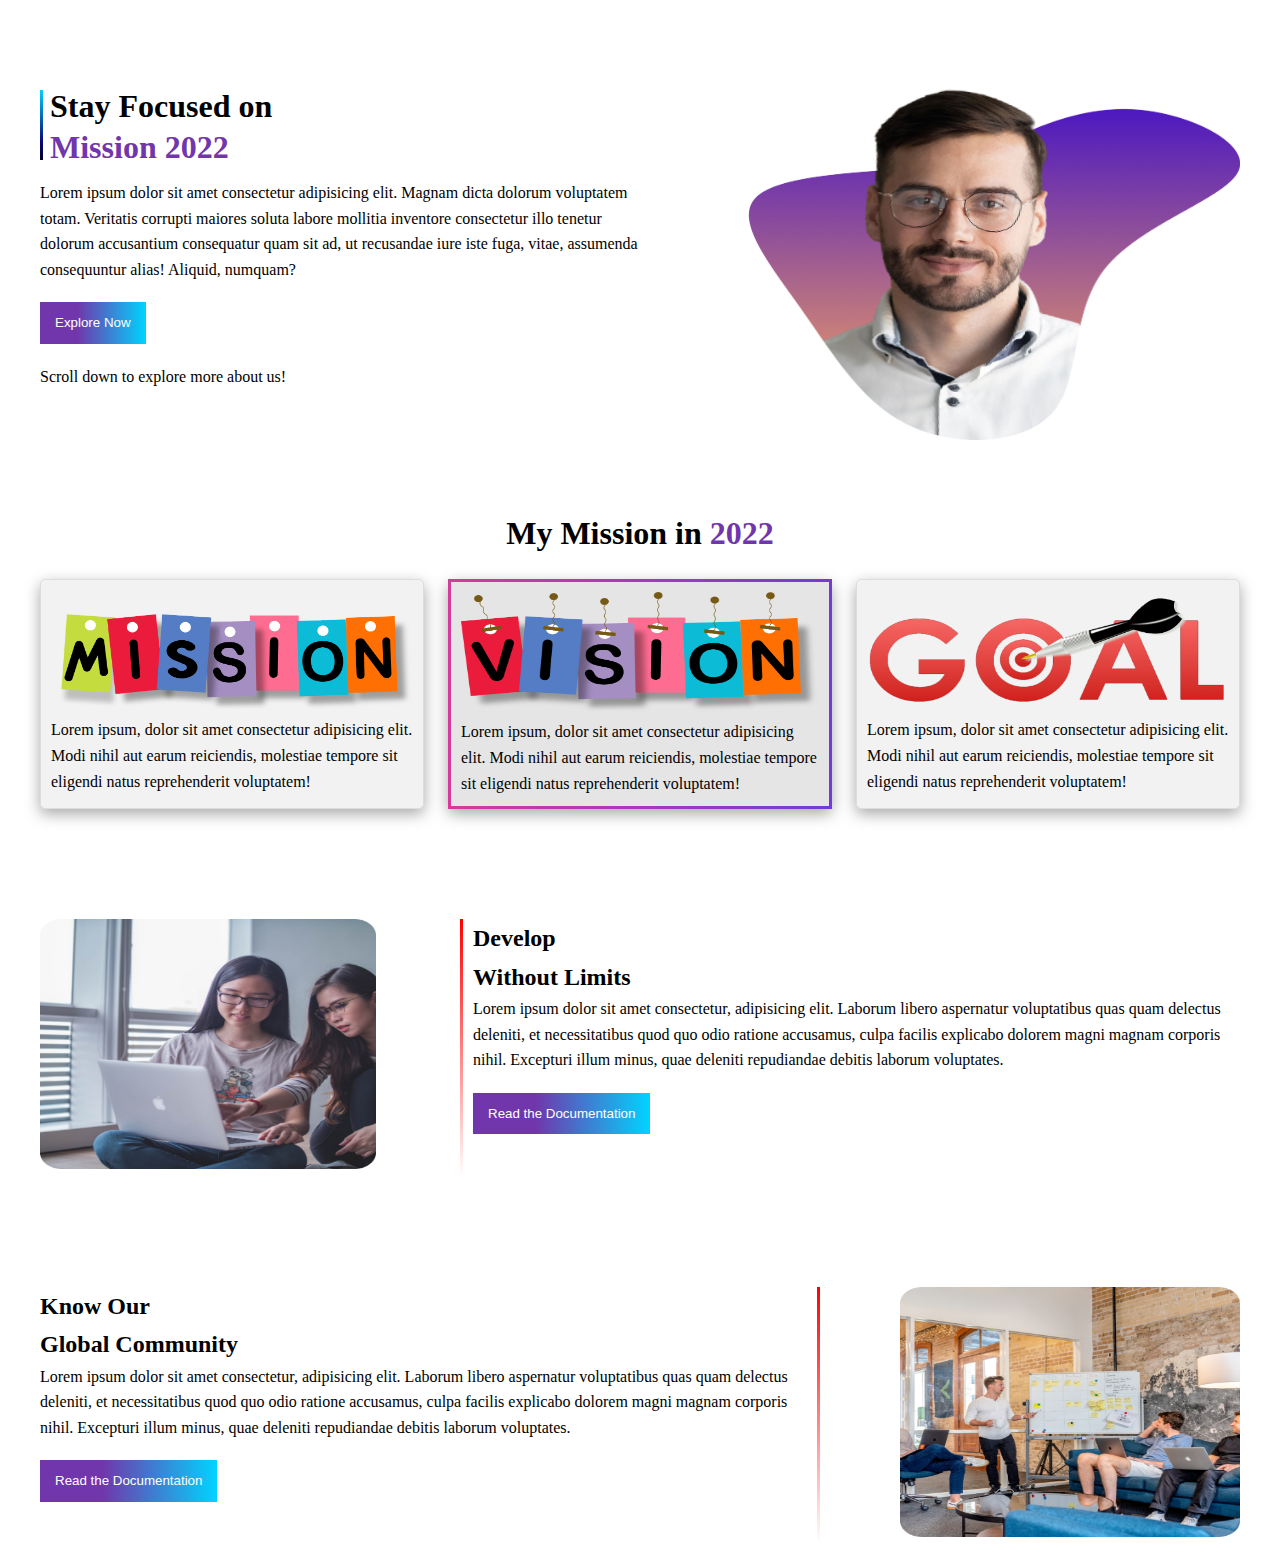
==== index.html @ 0d64c66c "first commit" ====
<!DOCTYPE html>
<html lang="en">
<head>
    <meta charset="UTF-8">
    <meta http-equiv="X-UA-Compatible" content="IE=edge">
    <meta name="viewport" content="width=device-width, initial-scale=1.0">
    <link rel="stylesheet" href="assets/stylesheets/reset.css" class="css">
    <link rel="stylesheet" href="assets/stylesheets/utilities.css" class="css">
    <link rel="stylesheet" href="assets/stylesheets/main.css" class="css">
    <title>.:: Arefin's Mission 2022 ::.</title>
</head>
<body>
    <!--Banner Starts-->
    <header class="container banner">
        <div id="top-banner-text" class="pt-50">
            <h1>Stay Focused on <span class="heading-text block">Mission 2022</span></h1>
            <p class="mt-20">
                Lorem ipsum dolor sit amet consectetur adipisicing elit. Magnam dicta dolorum voluptatem totam. Veritatis corrupti maiores soluta labore mollitia inventore consectetur illo tenetur dolorum accusantium consequatur quam sit ad, ut recusandae iure iste fuga, vitae, assumenda consequuntur alias! Aliquid, numquam?
            </p>
            <button class="btn mt-20 mb-20">Explore Now</button>
            
            <p>Scroll down to explore more about us!</p>
        </div>
        <div id="top-banner-image">
            <img src="assets/images/adnan-arefin.png" alt="Adnan-Arefin">
        </div>
    </header>
    <!--Banner Ends-->

    <!--My mission Starts-->

    <section class="container">
        <h1 class="center-text mb-20">My Mission in <span class="heading-text">2022</span></h1>
        <div class="my-mission">
            <div class="mission">
                <img src="assets/images/mission.png" alt="">
                <p>Lorem ipsum, dolor sit amet consectetur adipisicing elit. Modi nihil aut earum reiciendis, molestiae tempore sit eligendi natus reprehenderit voluptatem!</p>
            </div>
            <div class="vision">
                <img src="assets/images/vision.png" alt="">
                <p>Lorem ipsum, dolor sit amet consectetur adipisicing elit. Modi nihil aut earum reiciendis, molestiae tempore sit eligendi natus reprehenderit voluptatem!</p>
            </div>
            <div class="goals">
                <img src="assets/images/goal.png" alt="">
                <p>Lorem ipsum, dolor sit amet consectetur adipisicing elit. Modi nihil aut earum reiciendis, molestiae tempore sit eligendi natus reprehenderit voluptatem!</p>
            </div>
        </div>
    </section>
    <!--My mission Ends-->

    <!--Develop Starts-->
    <section class="develop container mt-50">
        <div class="develop-image">
            <img src="assets/images/coding.png" alt="">
        </div>
        <div class="develop-text">
            <h2>Develop<br> Without Limits</h2>
            <p>Lorem ipsum dolor sit amet consectetur, adipisicing elit. Laborum libero aspernatur voluptatibus quas quam delectus deleniti, et necessitatibus quod quo odio ratione accusamus, culpa facilis explicabo dolorem magni magnam corporis nihil. Excepturi illum minus, quae deleniti repudiandae debitis laborum voluptates.</p>
            <button class="btn mt-20">Read the Documentation</button>
        </div>
    </section>
    <!--Develop Ends-->

    <!--Community Starts-->
     <section class="community container mt-50">
        <div class="community-text">
            <h2>Know Our<br> Global Community</h2>
            <p>Lorem ipsum dolor sit amet consectetur, adipisicing elit. Laborum libero aspernatur voluptatibus quas quam delectus deleniti, et necessitatibus quod quo odio ratione accusamus, culpa facilis explicabo dolorem magni magnam corporis nihil. Excepturi illum minus, quae deleniti repudiandae debitis laborum voluptates.</p>
            <button class="btn mt-20">Read the Documentation</button>
        </div>
        <div class="community-image">
            <img src="assets/images/project.png" alt="">
        </div>
    </section>
    <!--Community Ends-->

</body>
</html>
---- assets/stylesheets/utilities.css ----
.container{ padding: 40px 40px 20px}
.heading-text { color: #7136ab	;}
.block { display: block;}
.mt-20 {margin-top: 20px;}
.mb-20 { margin-bottom: 20px;}
.pt-50 {padding-top: 50px;}
.mt-50 { margin-top: 50px;}
.center-text { text-align: center;}
.btn {
    background: rgb(113,54,171);
    background: linear-gradient(90deg, rgba(113,54,171,1) 35%, rgba(0,212,255,1) 100%);    
    color: #fff;
    padding: 10px 15px 10px;
    border: 0px;

}
---- assets/stylesheets/main.css ----
/* Banner Head Starts */
.banner{
    display: flex;
}
#top-banner-text{
    width: 50%;
}
#top-banner-text h1{
    line-height: 1em;
    border-left: 3px solid;
    border-image-source : linear-gradient(0deg, rgba(2,0,36,1) 0%, rgba(9,9,121,1) 27%, rgba(0,212,255,1) 100%);
    border-image-slice : 1;
    height: 70px;
    padding-left: 7px;
    
}
#top-banner-image{
    width: 50%;
    padding-left: 100px;
    
    
}
#top-banner-image img{
    width: 100%;
    height: 400px;
    
    
}
/* Mission/Vision/Goal Starts*/
.my-mission{ 
    display: flex;
    justify-content: space-between;
}

.mission {
    width: 32%;
    background-color: #f2f2f2;
    border: 1px solid #ddd;
    border-radius: 5px;
    padding: 10px;
    box-shadow: rgb(0 0 0 / 35%) 0px 5px 15px;
}

.vision {
    width: 32%;
    background-color: #e5e5e5;
    border: 10px solid;
    border-image-slice: 1;
    border-width: 3px;
    border-image-source: linear-gradient(to left, #743ad5, #d53a9d);
    border-radius: 5px;
    padding: 10px;
    box-shadow: rgb(0 0 0 / 35%) 0px 5px 15px;
}
.goals {
    width: 32%;
    background-color: #f2f2f2;
    border: 1px solid #ddd;
    border-radius: 5px;
    padding: 10px;
    box-shadow: rgb(0 0 0 / 35%) 0px 5px 15px;
}
.mission img{
    width: 100%;
    height: 120px;
}
.vision img {
    width: 100%;
    height: 120px;
}
.goals img{
    width: 100%;
    height: 120px;
}
/* Develop Starts*/
.develop {
    display: flex;
}
.develop img{
    width: 80%;
    height: 250px;
}
.develop-image{
    width: 35%;
}
.develop-text{
    
    width: 65%;
    border-left-width: 3px;
    border-left-style: solid;
    padding-left: 10px;
    border-image: linear-gradient(
        to bottom, 
        red, 
        rgba(0, 0, 0, 0)) 1 100%;
}
/* Community Starts*/
.community {
    display: flex;
}
.community img{
    width: 100%;
    height: 250px;
}
.community-image{
    width: 35%;
    padding-left: 80px;
    
}
.community-text{
    padding-right:10px; 
    width: 65%;
    border-right-width: 3px;
    border-right-style: solid;
    border-image: linear-gradient(
        to bottom, 
        red, 
        rgba(0, 0, 0, 0)) 1 100%;
}
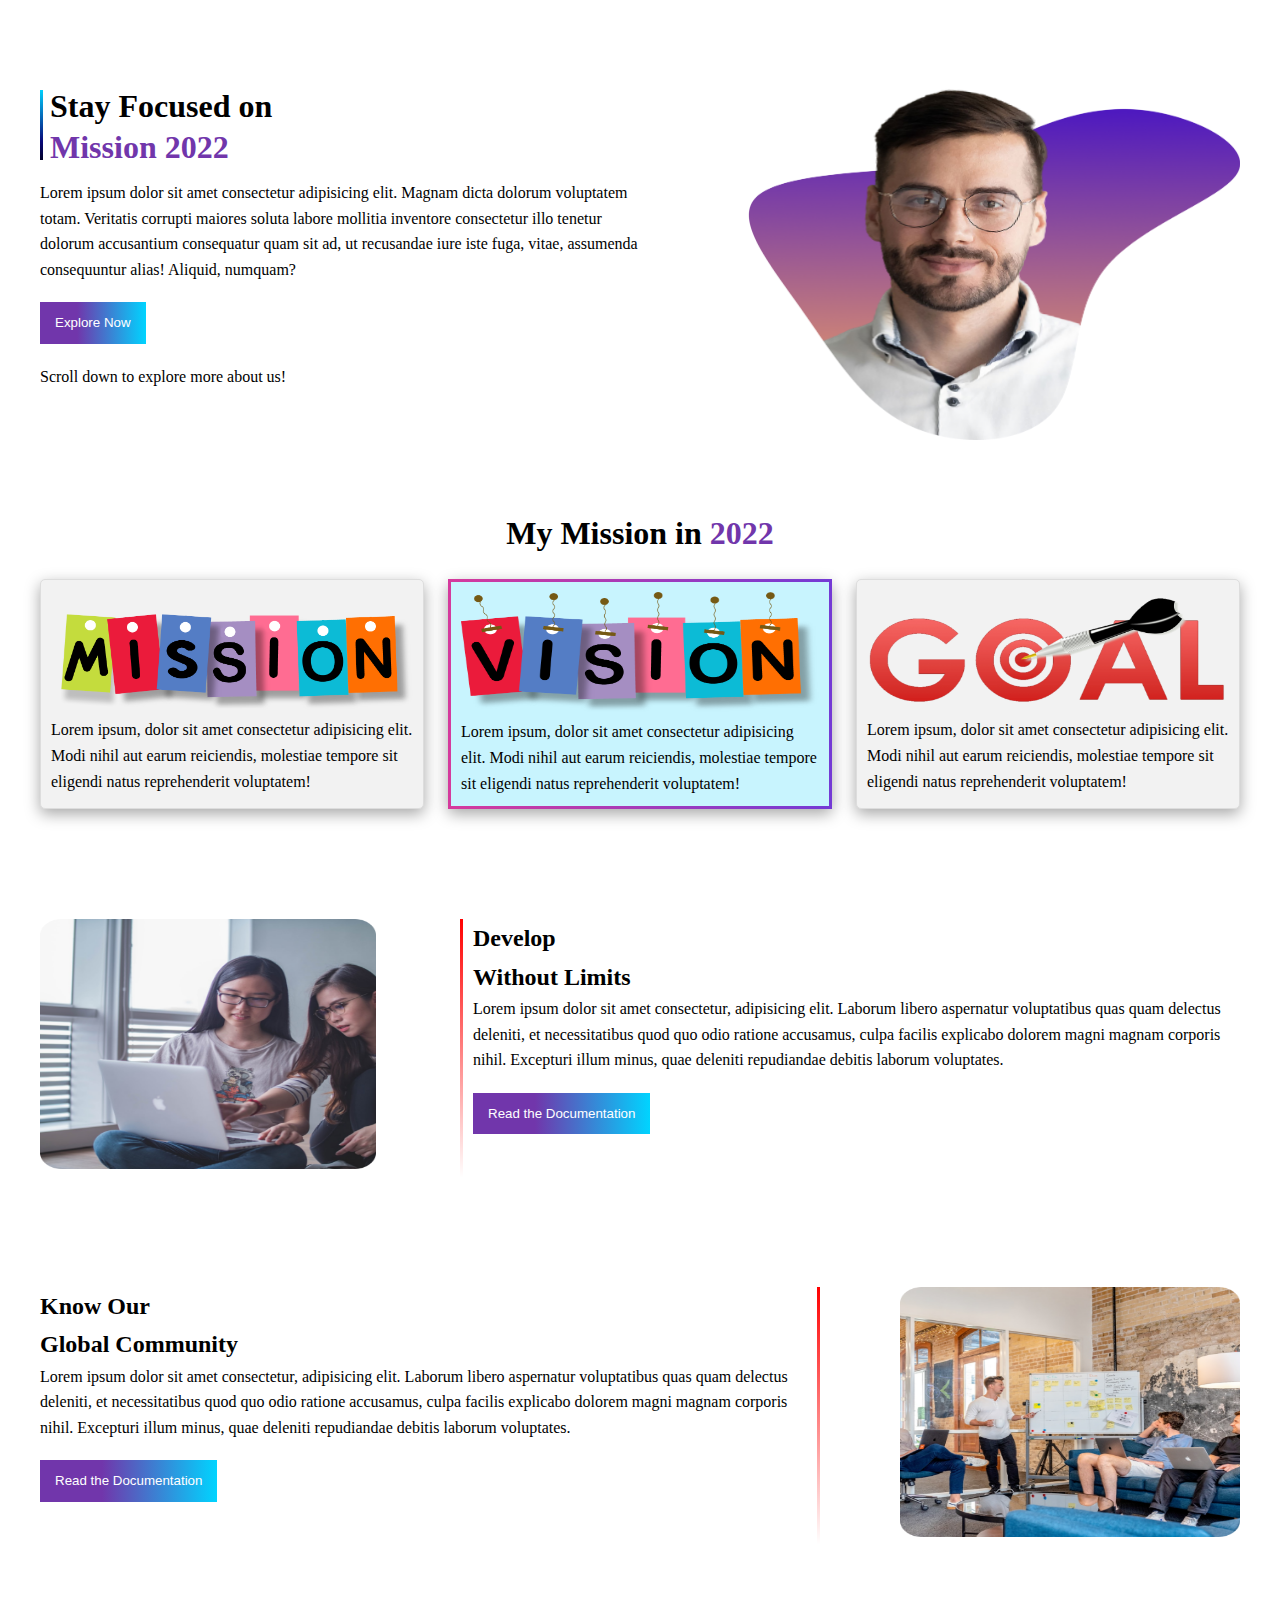
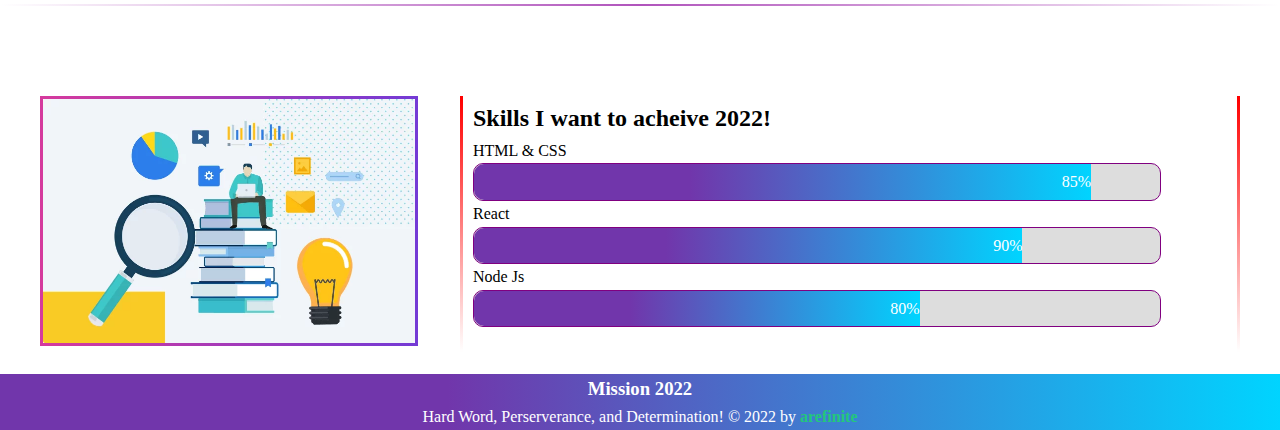
==== commit add80aaf: "second commit" ====
--- a/index.html
+++ b/index.html
@@ -73,6 +73,39 @@
         </div>
     </section>
     <!--Community Ends-->
+    <hr class="style">
+    <!--skills Starts-->
+    <section class="skills container mt-50">
+        <div class="skills-image">
+            <img src="assets/images/skills.png" alt="">
+        </div>
+        <div class="skills-text">
+            <h2>Skills I want to acheive 2022! </h2>
+            <p>HTML & CSS</p>
+            <div class="skill-set">
+            <div class="skills-item html-css">85%</div>
+            </div>
 
+            <p>React</p>
+            <div class="skill-set">
+            <div class="skills-item react">90%</div>
+            </div>
+
+            <p>Node Js</p>
+            <div class="skill-set">
+            <div class="skills-item nodejs">80%</div>
+            </div>
+
+        </div>
+    </section>
+    <!--Skills Ends-->
+
+    <!--Footer Starts-->
+        <footer class="footer">
+            <h3>Mission 2022</h3>
+            <p>Hard Word, Perserverance, and Determination! &copy; 2022 by <a href="https://www.fb.com/arefinite" target="_blank"><strong>arefinite</strong></a></p>
+            
+        </footer>
+    <!--Footer Ends-->
 </body>
 </html>--- a/assets/stylesheets/utilities.css
+++ b/assets/stylesheets/utilities.css
@@ -6,6 +6,7 @@
 .pt-50 {padding-top: 50px;}
 .mt-50 { margin-top: 50px;}
 .center-text { text-align: center;}
+a { text-decoration: none; color: #23c77c}
 .btn {
     background: rgb(113,54,171);
     background: linear-gradient(90deg, rgba(113,54,171,1) 35%, rgba(0,212,255,1) 100%);    
@@ -13,4 +14,10 @@
     padding: 10px 15px 10px;
     border: 0px;
 
-}+}
+hr.style {
+    margin-top: 40px;
+    border: 0;
+    height: 2px;
+    background-image: linear-gradient( to right, rgb(135 20 20 / 0%), rgb(150 26 165 / 75%), rgb(0 0 0 / 0%) );
+    }--- a/assets/stylesheets/main.css
+++ b/assets/stylesheets/main.css
@@ -43,7 +43,7 @@
 
 .vision {
     width: 32%;
-    background-color: #e5e5e5;
+    background-color: #04cefc38;
     border: 10px solid;
     border-image-slice: 1;
     border-width: 3px;
@@ -116,4 +116,74 @@
         to bottom, 
         red, 
         rgba(0, 0, 0, 0)) 1 100%;
-}+}
+/* Skills Starts*/
+.skills {
+    display: flex;
+}
+.skills img{
+    width: 90%;
+    height: 250px;
+    border: 10px solid;
+    border-image-slice: 1;
+    border-width: 3px;
+    border-image-source: linear-gradient(to left, #743ad5, #d53a9d);
+    border-radius: 5px;
+}
+.skills-image{
+    width: 35%;
+}
+.skills-text{
+    
+    width: 65%;
+    border-width: 3px;
+    border-style: solid;
+    padding-left: 10px;
+    border-image: linear-gradient(
+        to bottom, 
+        red, 
+        rgba(0, 0, 0, 0)) 1 100%;
+}
+.skill-set {
+    width: 90%; 
+    background-color: #ddd; 
+    border: 1px solid purple;
+    border-radius: 10px;
+}
+.skills-item {
+    text-align: right; 
+    padding-top: 5px; 
+    padding-bottom: 5px; 
+    color: white; 
+}
+.html-css {
+    width: 90%; 
+    background: rgb(113,54,171);
+    background: linear-gradient(90deg, rgba(113,54,171,1) 35%, rgba(0,212,255,1) 100%);    
+    border-top-left-radius: 10px;
+    border-bottom-left-radius: 10px;
+
+} 
+.react {
+    width: 80%; 
+    background: rgb(113,54,171);
+    background: linear-gradient(90deg, rgba(113,54,171,1) 35%, rgba(0,212,255,1) 100%);    
+    border-top-left-radius: 10px;
+    border-bottom-left-radius: 10px;
+} 
+.nodejs {
+    width: 65%; 
+    background: rgb(113,54,171);
+    background: linear-gradient(90deg, rgba(113,54,171,1) 35%, rgba(0,212,255,1) 100%);    
+    border-top-left-radius: 10px;
+    border-bottom-left-radius: 10px;
+} 
+
+/*Footer Starts */
+.footer{
+    text-align: center;
+    background: rgb(113,54,171);
+    background: linear-gradient(90deg, rgba(113,54,171,1) 35%, rgba(0,212,255,1) 100%);
+    color: #fff;
+    line-height: 1em;
+}
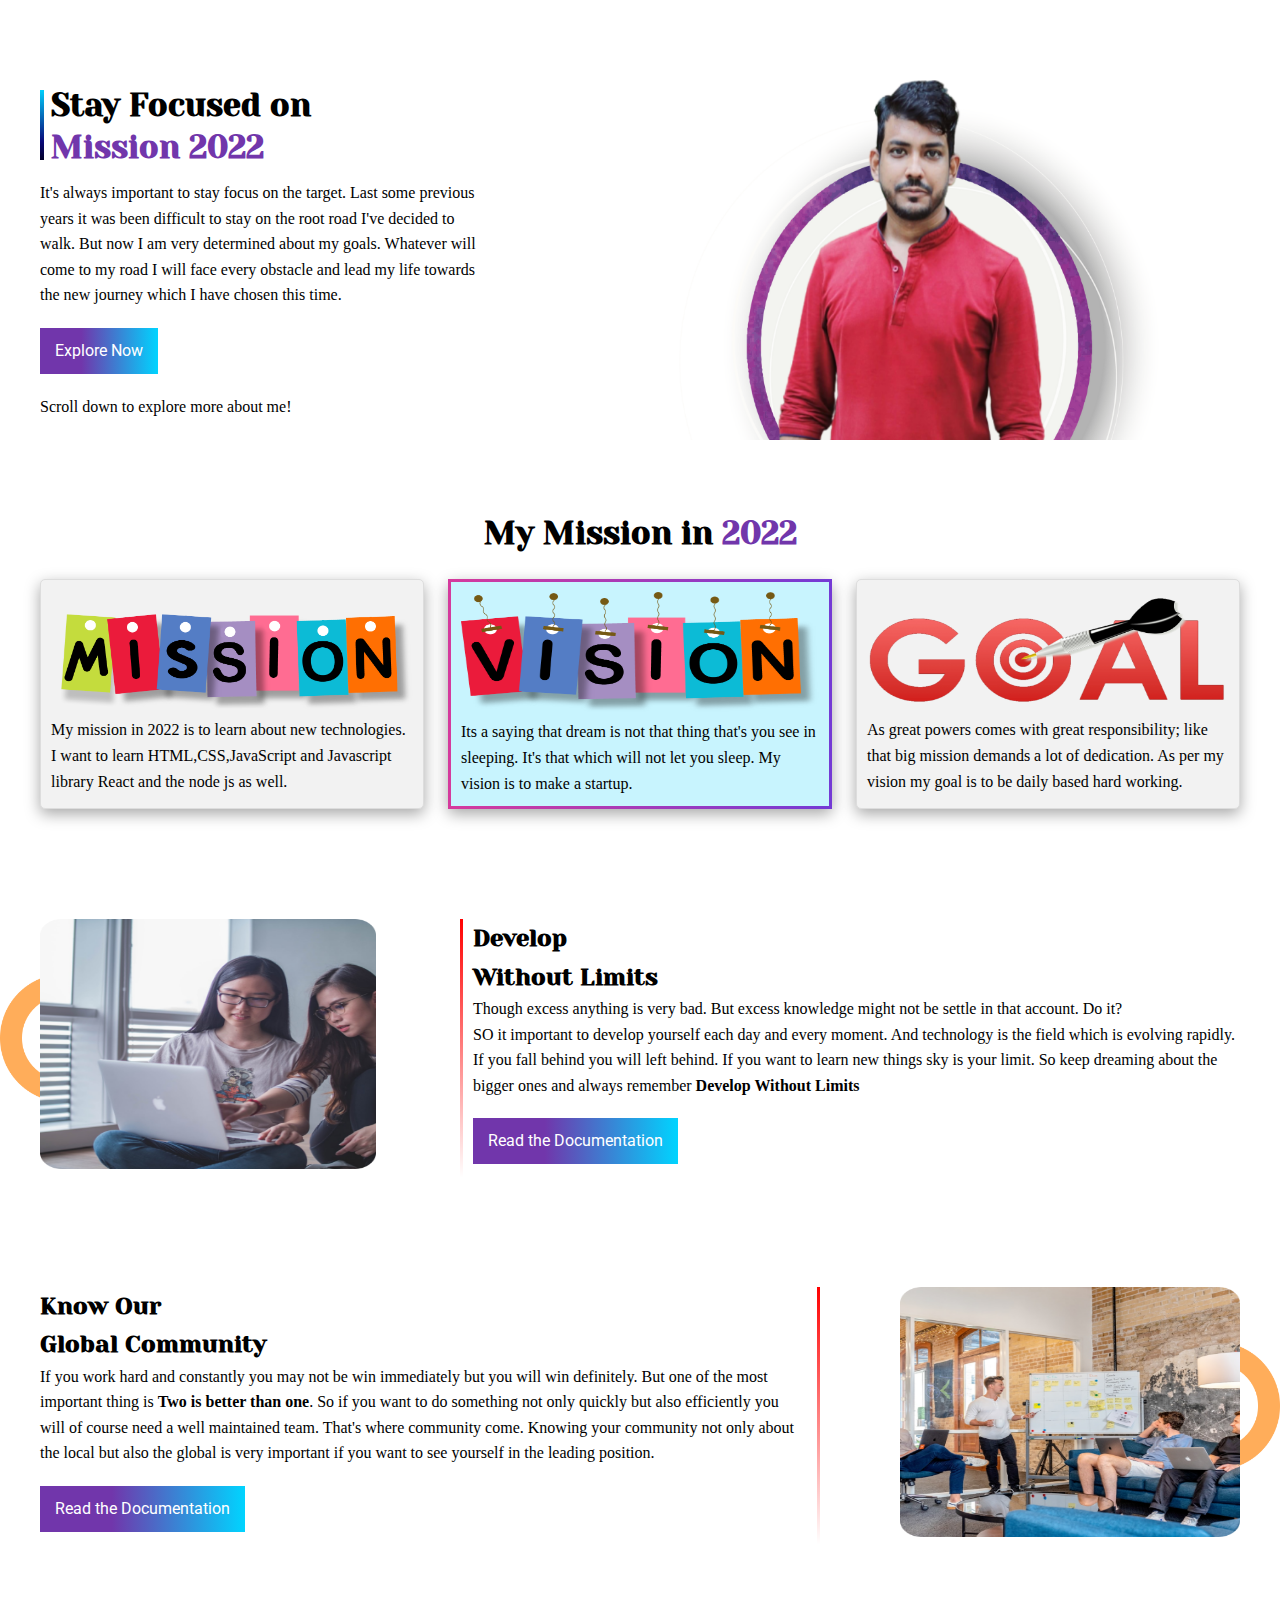
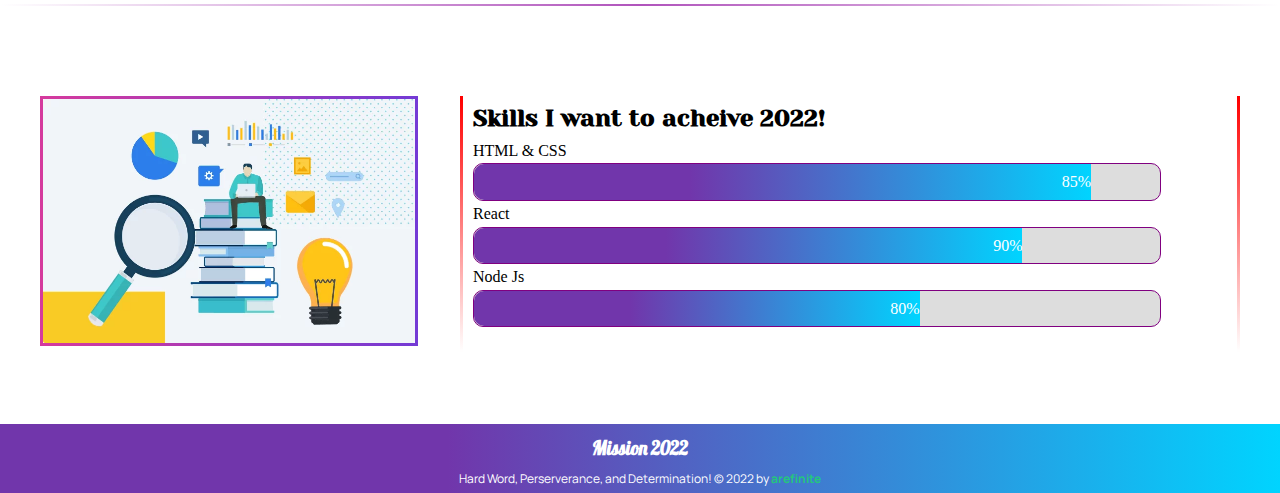
==== commit e09d8f54: "final Commit" ====
--- a/index.html
+++ b/index.html
@@ -4,6 +4,9 @@
     <meta charset="UTF-8">
     <meta http-equiv="X-UA-Compatible" content="IE=edge">
     <meta name="viewport" content="width=device-width, initial-scale=1.0">
+    <link rel="preconnect" href="https://fonts.googleapis.com">
+    <link rel="preconnect" href="https://fonts.gstatic.com" crossorigin>
+    <link href="https://fonts.googleapis.com/css2?family=Lobster&family=Manrope&family=Poppins:wght@400;700&family=Roboto:wght@500&family=Yeseva+One&display=swap" rel="stylesheet">
     <link rel="stylesheet" href="assets/stylesheets/reset.css" class="css">
     <link rel="stylesheet" href="assets/stylesheets/utilities.css" class="css">
     <link rel="stylesheet" href="assets/stylesheets/main.css" class="css">
@@ -15,14 +18,14 @@
         <div id="top-banner-text" class="pt-50">
             <h1>Stay Focused on <span class="heading-text block">Mission 2022</span></h1>
             <p class="mt-20">
-                Lorem ipsum dolor sit amet consectetur adipisicing elit. Magnam dicta dolorum voluptatem totam. Veritatis corrupti maiores soluta labore mollitia inventore consectetur illo tenetur dolorum accusantium consequatur quam sit ad, ut recusandae iure iste fuga, vitae, assumenda consequuntur alias! Aliquid, numquam?
+                It's always important to stay focus on the target. Last some previous years it was been difficult to stay on the root road I've decided to walk. But now I am very determined about my goals. Whatever will come to my road I will face every obstacle and lead my life towards the new journey which I have chosen this time.
             </p>
-            <button class="btn mt-20 mb-20">Explore Now</button>
+            <a class="btn mt-20 mb-20" href="#">Explore Now</a>
             
-            <p>Scroll down to explore more about us!</p>
+            <p>Scroll down to explore more about me!</p>
         </div>
         <div id="top-banner-image">
-            <img src="assets/images/adnan-arefin.png" alt="Adnan-Arefin">
+            <img src="assets/images/1.png" alt="Adnan-Arefin">
         </div>
     </header>
     <!--Banner Ends-->
@@ -34,15 +37,15 @@
         <div class="my-mission">
             <div class="mission">
                 <img src="assets/images/mission.png" alt="">
-                <p>Lorem ipsum, dolor sit amet consectetur adipisicing elit. Modi nihil aut earum reiciendis, molestiae tempore sit eligendi natus reprehenderit voluptatem!</p>
+                <p>My mission in 2022 is to learn about new technologies. I want to learn HTML,CSS,JavaScript and Javascript library React and the node js as well.</p>
             </div>
             <div class="vision">
                 <img src="assets/images/vision.png" alt="">
-                <p>Lorem ipsum, dolor sit amet consectetur adipisicing elit. Modi nihil aut earum reiciendis, molestiae tempore sit eligendi natus reprehenderit voluptatem!</p>
+                <p>Its a saying that dream is not that thing that's you see in sleeping. It's that which will not let you sleep. My vision is to make a startup.</p>
             </div>
             <div class="goals">
                 <img src="assets/images/goal.png" alt="">
-                <p>Lorem ipsum, dolor sit amet consectetur adipisicing elit. Modi nihil aut earum reiciendis, molestiae tempore sit eligendi natus reprehenderit voluptatem!</p>
+                <p>As great powers comes with great responsibility; like that big mission demands a lot of dedication. As per my vision my goal is to be daily based hard working.</p>
             </div>
         </div>
     </section>
@@ -50,30 +53,33 @@
 
     <!--Develop Starts-->
     <section class="develop container mt-50">
+        
         <div class="develop-image">
             <img src="assets/images/coding.png" alt="">
         </div>
         <div class="develop-text">
             <h2>Develop<br> Without Limits</h2>
-            <p>Lorem ipsum dolor sit amet consectetur, adipisicing elit. Laborum libero aspernatur voluptatibus quas quam delectus deleniti, et necessitatibus quod quo odio ratione accusamus, culpa facilis explicabo dolorem magni magnam corporis nihil. Excepturi illum minus, quae deleniti repudiandae debitis laborum voluptates.</p>
-            <button class="btn mt-20">Read the Documentation</button>
+            <p>Though excess anything is very bad. But excess knowledge might not be settle in that account. Do it?</p>
+            <p>SO it important to develop yourself each day and every moment. And technology is the field which is evolving rapidly. If you fall behind you will left behind. If you want to learn new things sky is your limit. So keep dreaming about the bigger ones and always remember <strong>Develop Without Limits</strong></p>
+            
+            <a class="btn mt-20" href="#">Read the Documentation</a>
         </div>
     </section>
     <!--Develop Ends-->
 
     <!--Community Starts-->
-     <section class="community container mt-50">
+    <section class="community container mt-50">
         <div class="community-text">
             <h2>Know Our<br> Global Community</h2>
-            <p>Lorem ipsum dolor sit amet consectetur, adipisicing elit. Laborum libero aspernatur voluptatibus quas quam delectus deleniti, et necessitatibus quod quo odio ratione accusamus, culpa facilis explicabo dolorem magni magnam corporis nihil. Excepturi illum minus, quae deleniti repudiandae debitis laborum voluptates.</p>
-            <button class="btn mt-20">Read the Documentation</button>
+            <p>If you work hard and constantly you may not be win immediately but you will win definitely. But one of the most important thing is <strong>Two is better than one</strong>. So if you want to do something not only quickly but also efficiently you will of course need a well maintained team. That's where community come. Knowing your community not only about the local but also the global is very important if you want to see yourself in the leading position. </p>
+            <a class="btn mt-20" href="#">Read the Documentation</a>
         </div>
         <div class="community-image">
             <img src="assets/images/project.png" alt="">
         </div>
     </section>
     <!--Community Ends-->
-    <hr class="style">
+    <hr class="style"> 
     <!--skills Starts-->
     <section class="skills container mt-50">
         <div class="skills-image">
@@ -101,7 +107,7 @@
     <!--Skills Ends-->
 
     <!--Footer Starts-->
-        <footer class="footer">
+        <footer class="footer mt-50">
             <h3>Mission 2022</h3>
             <p>Hard Word, Perserverance, and Determination! &copy; 2022 by <a href="https://www.fb.com/arefinite" target="_blank"><strong>arefinite</strong></a></p>
             
--- a/assets/stylesheets/utilities.css
+++ b/assets/stylesheets/utilities.css
@@ -6,6 +6,7 @@
 .pt-50 {padding-top: 50px;}
 .mt-50 { margin-top: 50px;}
 .center-text { text-align: center;}
+h1, h2 { font-family: 'Yeseva One', cursive;}
 a { text-decoration: none; color: #23c77c}
 .btn {
     background: rgb(113,54,171);
@@ -13,6 +14,9 @@
     color: #fff;
     padding: 10px 15px 10px;
     border: 0px;
+    font-family: 'Roboto', sans-serif;
+    display: inline-block;
+    
 
 }
 hr.style {
@@ -20,4 +24,9 @@
     border: 0;
     height: 2px;
     background-image: linear-gradient( to right, rgb(135 20 20 / 0%), rgb(150 26 165 / 75%), rgb(0 0 0 / 0%) );
-    }+    }
+    
+    
+    
+    
+    --- a/assets/stylesheets/main.css
+++ b/assets/stylesheets/main.css
@@ -7,7 +7,7 @@
 }
 #top-banner-text h1{
     line-height: 1em;
-    border-left: 3px solid;
+    border-left: 4px solid;
     border-image-source : linear-gradient(0deg, rgba(2,0,36,1) 0%, rgba(9,9,121,1) 27%, rgba(0,212,255,1) 100%);
     border-image-slice : 1;
     height: 70px;
@@ -15,7 +15,7 @@
     
 }
 #top-banner-image{
-    width: 50%;
+    width: 80%;
     padding-left: 100px;
     
     
@@ -75,13 +75,18 @@
 /* Develop Starts*/
 .develop {
     display: flex;
+    background-image: url(/assets/images/shape-1.png);
+    background-repeat: no-repeat;
+    background-size: 10%;
+    background-position: left;
+    
 }
 .develop img{
     width: 80%;
     height: 250px;
 }
 .develop-image{
-    width: 35%;
+    width: 35%;   
 }
 .develop-text{
     
@@ -97,14 +102,19 @@
 /* Community Starts*/
 .community {
     display: flex;
+    background-image: url(/assets/images/shape-1.png);
+    background-repeat: no-repeat;
+    background-size: 10%;
+    background-position: right;
 }
 .community img{
-    width: 100%;
+    width: 100%; 
     height: 250px;
 }
 .community-image{
-    width: 35%;
+    width: 35%; 
     padding-left: 80px;
+
     
 }
 .community-text{
@@ -187,3 +197,12 @@
     color: #fff;
     line-height: 1em;
 }
+.footer h3{
+    font-family: 'Lobster', cursive;
+    padding-top: 10px;
+}
+.footer p {
+    font-family: 'Manrope', sans-serif;
+    font-size: 12px;
+    padding: 5px;
+}
